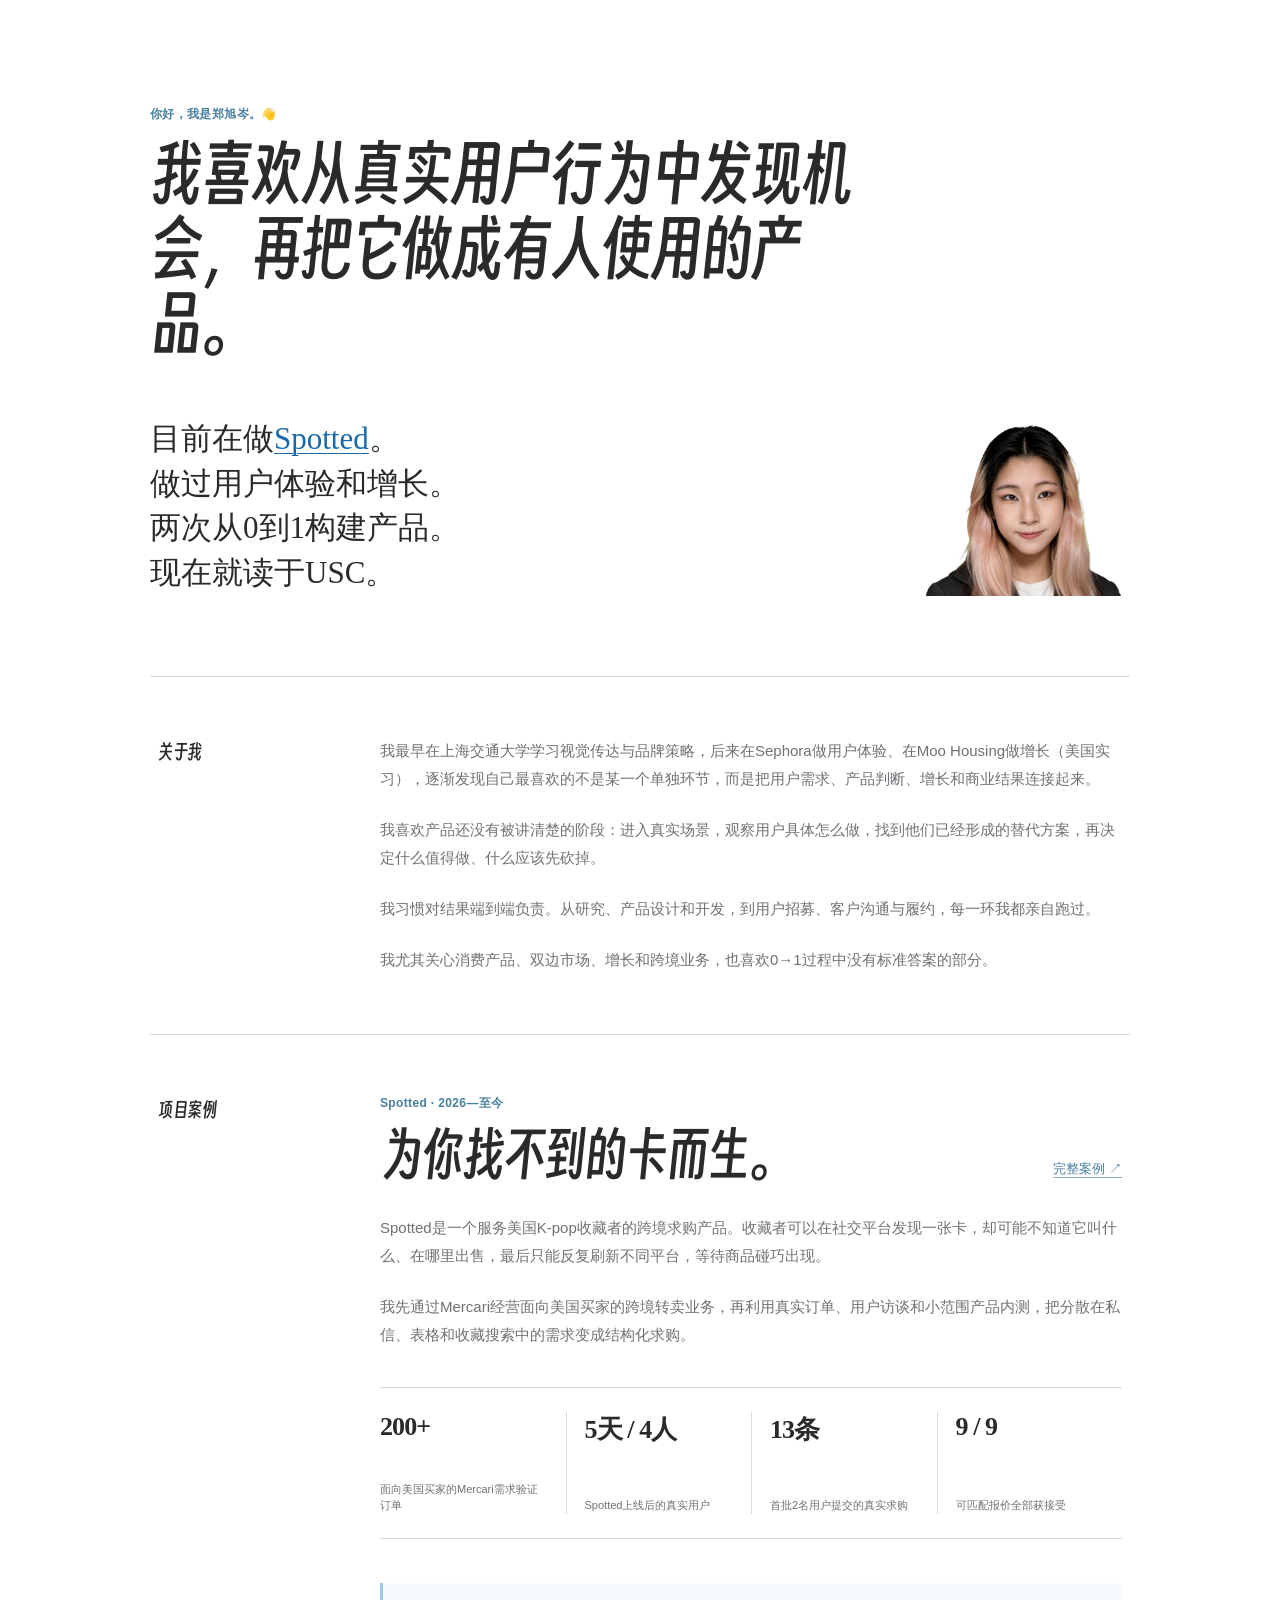
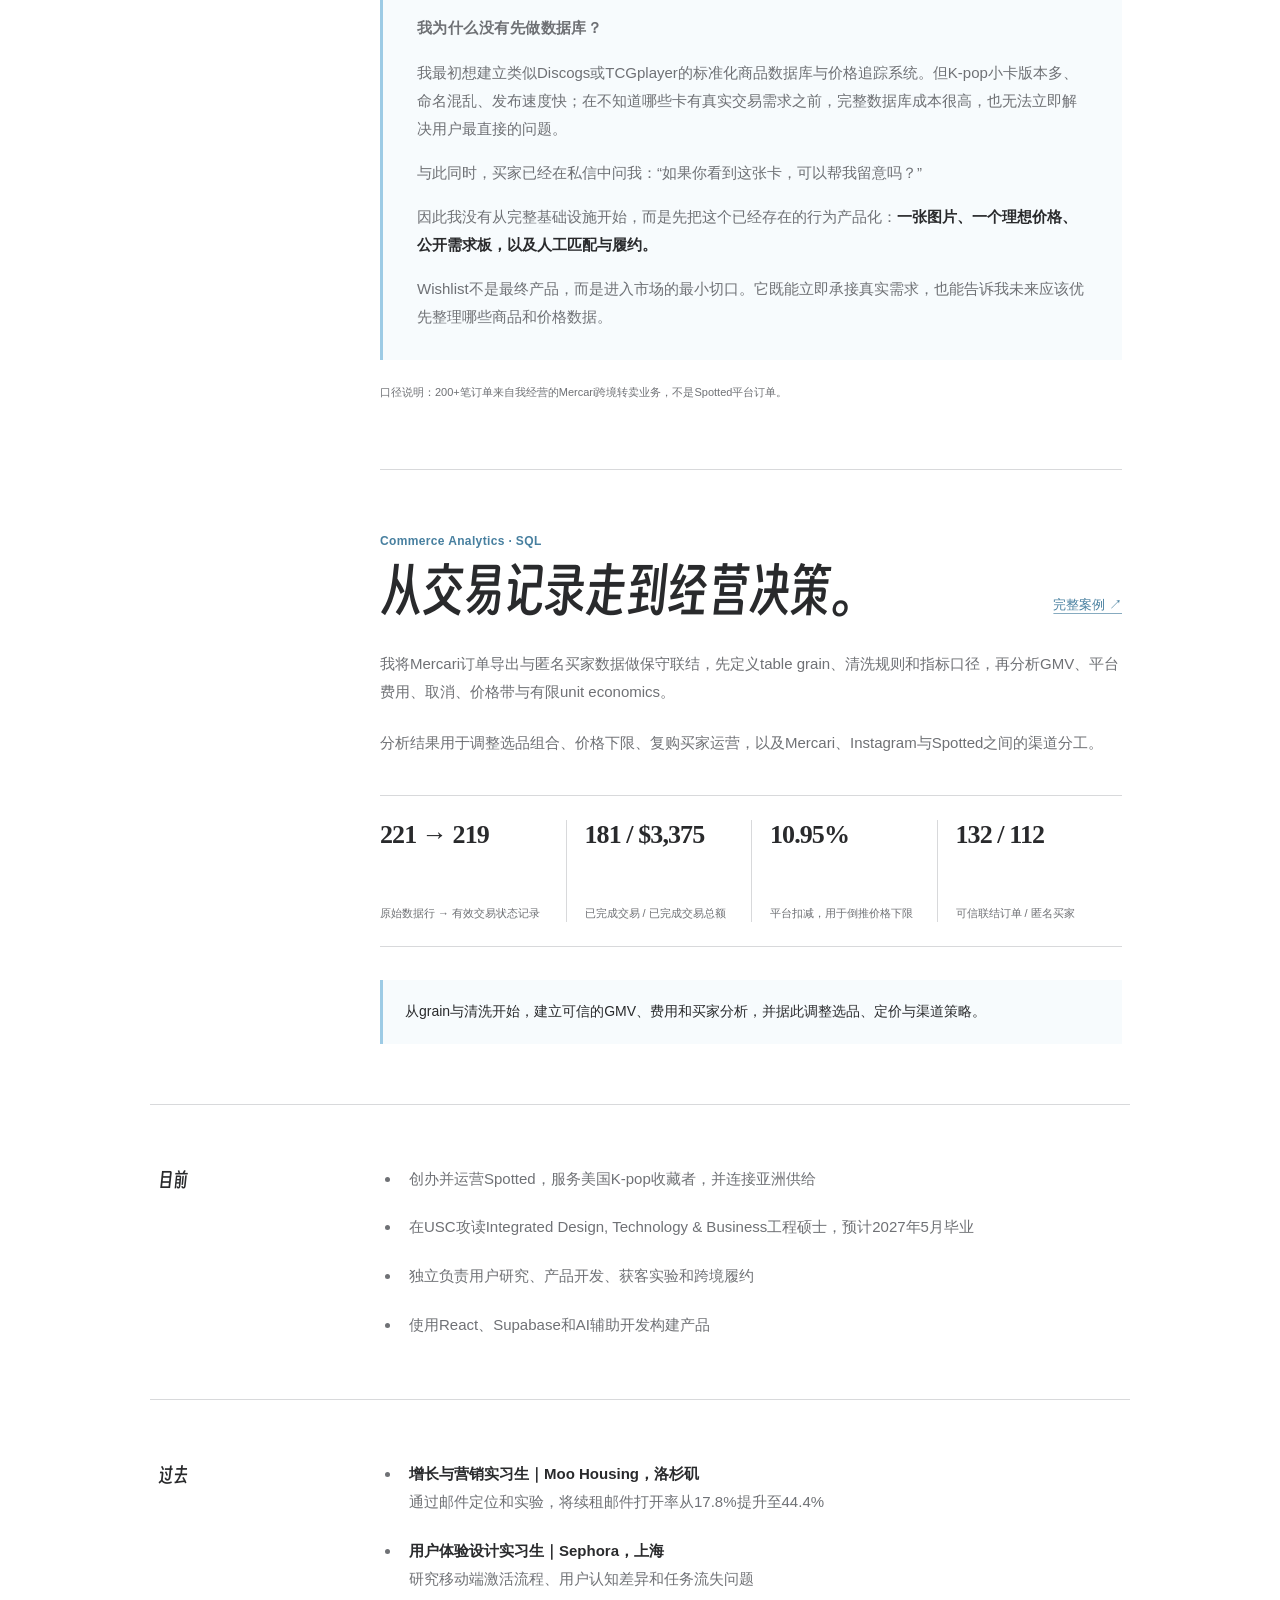
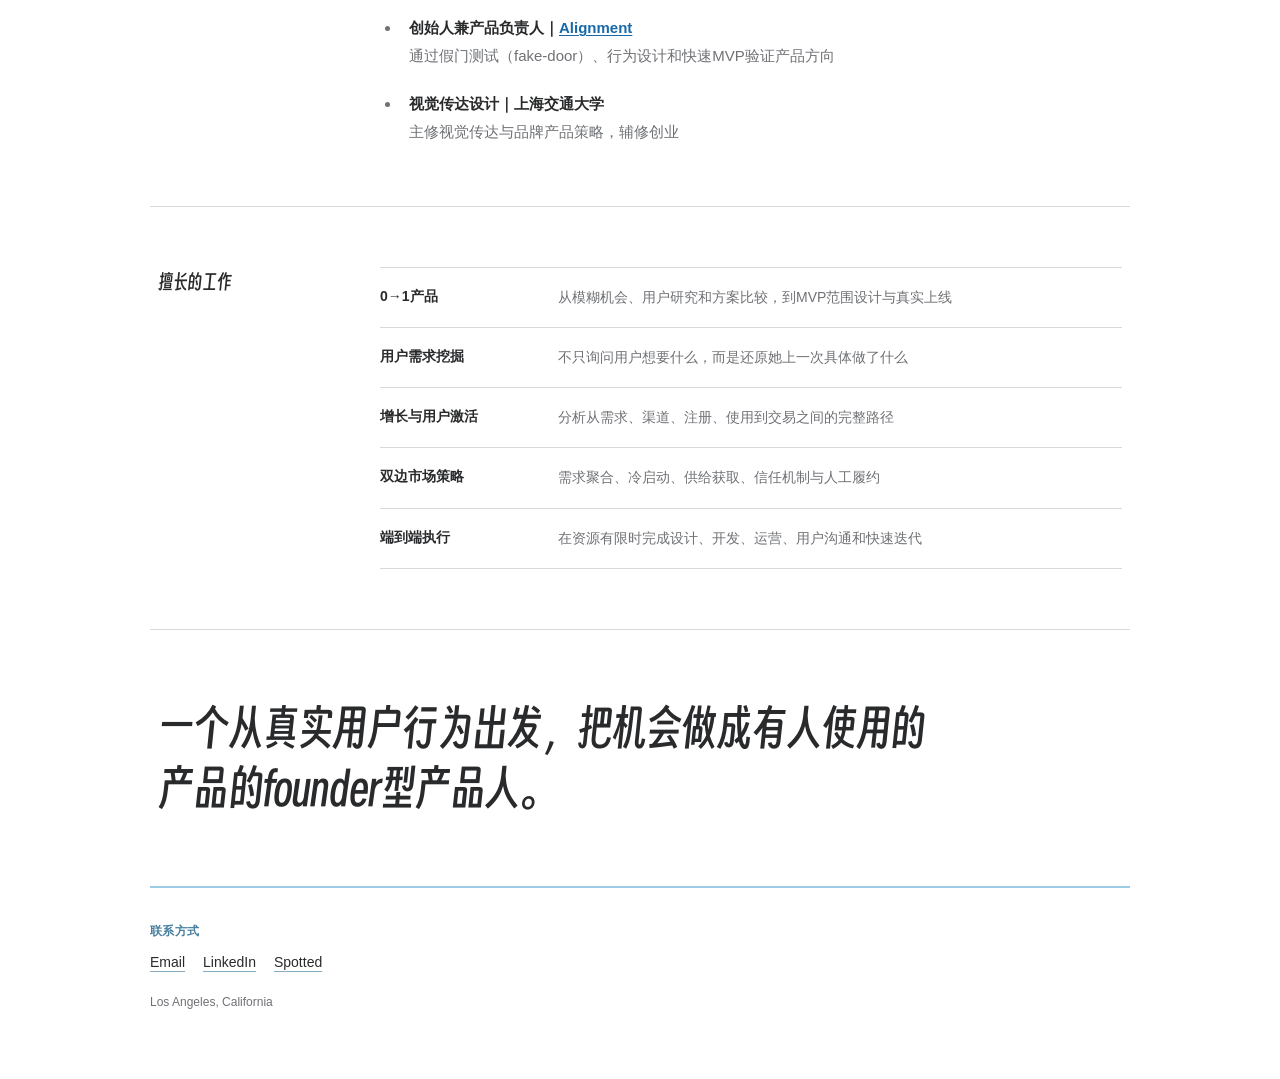
==== portfolio/index.html @ a6b3c2e5 "Add portfolio under subpath" ====
<!doctype html>
<html lang="zh-CN">
<head>
  <meta charset="utf-8">
  <meta name="viewport" content="width=device-width, initial-scale=1">
  <meta name="description" content="Dominique Zheng — 从真实用户行为出发，把机会做成有人使用的产品。">
  <title>Dominique Zheng — 产品、增长与0→1</title>
  <link rel="icon" href="./assets/favicon.svg" type="image/svg+xml">
  <link rel="stylesheet" href="./styles.css">
</head>
<body class="editorial-page">
  <a class="skip-link" href="#main">跳到正文</a>

  <main class="editorial-shell" id="main">
    <section class="editorial-hero">
      <div class="editorial-intro">
        <p class="editorial-hello">你好，我是郑旭岑。👋</p>
        <h1>我喜欢从真实用户行为中发现机会，再把它做成有人使用的产品。</h1>

        <div class="editorial-status">
          <p>目前在做<a href="https://spotted.blue/?src=resume" target="_blank" rel="noreferrer">Spotted</a>。</p>
          <p>做过用户体验和增长。</p>
          <p>两次从0到1构建产品。</p>
          <p>现在就读于USC。</p>
        </div>
      </div>

      <figure class="editorial-portrait">
        <img src="./assets/dominique-headshot-transparent.png" alt="Dominique Zheng头像">
      </figure>
    </section>

    <section class="editorial-section" id="about">
      <h2>关于我</h2>
      <div class="editorial-content prose">
        <p>我最早在上海交通大学学习视觉传达与品牌策略，后来在Sephora做用户体验、在Moo Housing做增长（美国实习），逐渐发现自己最喜欢的不是某一个单独环节，而是把用户需求、产品判断、增长和商业结果连接起来。</p>

        <p>我喜欢产品还没有被讲清楚的阶段：进入真实场景，观察用户具体怎么做，找到他们已经形成的替代方案，再决定什么值得做、什么应该先砍掉。</p>

        <p>我习惯对结果端到端负责。从研究、产品设计和开发，到用户招募、客户沟通与履约，每一环我都亲自跑过。</p>

        <p>我尤其关心消费产品、双边市场、增长和跨境业务，也喜欢0→1过程中没有标准答案的部分。</p>
      </div>
    </section>

    <section class="editorial-section" id="work">
      <h2>项目案例</h2>
      <div class="editorial-content">
        <div class="editorial-project-head">
          <div>
            <p class="editorial-overline">Spotted · 2026—至今</p>
            <h3>为你找不到的卡而生。</h3>
          </div>
          <a class="editorial-arrow-link" href="./spotted/">完整案例 ↗</a>
        </div>

        <div class="prose">
          <p>Spotted是一个服务美国K-pop收藏者的跨境求购产品。收藏者可以在社交平台发现一张卡，却可能不知道它叫什么、在哪里出售，最后只能反复刷新不同平台，等待商品碰巧出现。</p>

          <p>我先通过Mercari经营面向美国买家的跨境转卖业务，再利用真实订单、用户访谈和小范围产品内测，把分散在私信、表格和收藏搜索中的需求变成结构化求购。</p>
        </div>

        <div class="editorial-metrics" aria-label="Spotted阶段性结果">
          <div><strong>200+</strong><span>面向美国买家的Mercari需求验证订单</span></div>
          <div><strong>5天 / 4人</strong><span>Spotted上线后的真实用户</span></div>
          <div><strong>13条</strong><span>首批2名用户提交的真实求购</span></div>
          <div><strong>9 / 9</strong><span>可匹配报价全部获接受</span></div>
        </div>

        <div class="editorial-decision">
          <p class="editorial-overline">我为什么没有先做数据库？</p>
          <p>我最初想建立类似Discogs或TCGplayer的标准化商品数据库与价格追踪系统。但K-pop小卡版本多、命名混乱、发布速度快；在不知道哪些卡有真实交易需求之前，完整数据库成本很高，也无法立即解决用户最直接的问题。</p>
          <p>与此同时，买家已经在私信中问我：“如果你看到这张卡，可以帮我留意吗？”</p>
          <p>因此我没有从完整基础设施开始，而是先把这个已经存在的行为产品化：<strong>一张图片、一个理想价格、公开需求板，以及人工匹配与履约。</strong></p>
          <p>Wishlist不是最终产品，而是进入市场的最小切口。它既能立即承接真实需求，也能告诉我未来应该优先整理哪些商品和价格数据。</p>
        </div>

        <p class="editorial-footnote">口径说明：200+笔订单来自我经营的Mercari跨境转卖业务，不是Spotted平台订单。</p>

        <div class="editorial-secondary-project">
          <div class="editorial-project-head">
            <div>
              <p class="editorial-overline">Commerce Analytics · SQL</p>
              <h3>从交易记录走到经营决策。</h3>
            </div>
            <a class="editorial-arrow-link" href="./mercari-analytics/">完整案例 ↗</a>
          </div>

          <div class="prose">
            <p>我将Mercari订单导出与匿名买家数据做保守联结，先定义table grain、清洗规则和指标口径，再分析GMV、平台费用、取消、价格带与有限unit economics。</p>
            <p>分析结果用于调整选品组合、价格下限、复购买家运营，以及Mercari、Instagram与Spotted之间的渠道分工。</p>
          </div>

          <div class="editorial-metrics" aria-label="Mercari Commerce Analytics案例指标">
            <div><strong>221 → 219</strong><span>原始数据行 → 有效交易状态记录</span></div>
            <div><strong>181 / $3,375</strong><span>已完成交易 / 已完成交易总额</span></div>
            <div><strong>10.95%</strong><span>平台扣减，用于倒推价格下限</span></div>
            <div><strong>132 / 112</strong><span>可信联结订单 / 匿名买家</span></div>
          </div>

          <p class="editorial-analytics-takeaway">从grain与清洗开始，建立可信的GMV、费用和买家分析，并据此调整选品、定价与渠道策略。</p>
        </div>
      </div>
    </section>

    <section class="editorial-section">
      <h2>目前</h2>
      <div class="editorial-content editorial-list">
        <ul>
          <li>创办并运营Spotted，服务美国K-pop收藏者，并连接亚洲供给</li>
          <li>在USC攻读Integrated Design, Technology &amp; Business工程硕士，预计2027年5月毕业</li>
          <li>独立负责用户研究、产品开发、获客实验和跨境履约</li>
          <li>使用React、Supabase和AI辅助开发构建产品</li>
        </ul>
      </div>
    </section>

    <section class="editorial-section">
      <h2>过去</h2>
      <div class="editorial-content editorial-list">
        <ul>
          <li><strong>增长与营销实习生｜Moo Housing，洛杉矶</strong><br>通过邮件定位和实验，将续租邮件打开率从17.8%提升至44.4%</li>
          <li><strong>用户体验设计实习生｜Sephora，上海</strong><br>研究移动端激活流程、用户认知差异和任务流失问题</li>
          <li><strong>创始人兼产品负责人｜<a href="https://getalignment.co/" target="_blank" rel="noreferrer">Alignment</a></strong><br>通过假门测试（fake-door）、行为设计和快速MVP验证产品方向</li>
          <li><strong>视觉传达设计｜上海交通大学</strong><br>主修视觉传达与品牌产品策略，辅修创业</li>
        </ul>
      </div>
    </section>

    <section class="editorial-section">
      <h2>擅长的工作</h2>
      <div class="editorial-content editorial-skills">
        <div><strong>0→1产品</strong><span>从模糊机会、用户研究和方案比较，到MVP范围设计与真实上线</span></div>
        <div><strong>用户需求挖掘</strong><span>不只询问用户想要什么，而是还原她上一次具体做了什么</span></div>
        <div><strong>增长与用户激活</strong><span>分析从需求、渠道、注册、使用到交易之间的完整路径</span></div>
        <div><strong>双边市场策略</strong><span>需求聚合、冷启动、供给获取、信任机制与人工履约</span></div>
        <div><strong>端到端执行</strong><span>在资源有限时完成设计、开发、运营、用户沟通和快速迭代</span></div>
      </div>
    </section>

    <section class="editorial-positioning-only" aria-label="个人定位">
      <p>一个从真实用户行为出发，把机会做成有人使用的产品的founder型产品人。</p>
    </section>

    <section class="editorial-contact" id="contact">
      <p class="editorial-overline">联系方式</p>
      <div>
        <a href="mailto:xucenzhe@usc.edu">Email</a>
        <a href="https://www.linkedin.com/in/dominique-zheng-b50559381" target="_blank" rel="noreferrer">LinkedIn</a>
        <a href="https://spotted.blue" target="_blank" rel="noreferrer">Spotted</a>
      </div>
      <p>Los Angeles, California</p>
    </section>
  </main>

  <script src="./script.js"></script>
</body>
</html>
---- portfolio/styles.css ----
@font-face {
  font-family: "Smiley Sans";
  src: url("./assets/SmileySans-Oblique.otf") format("opentype");
  font-style: normal;
  font-weight: 100 900;
  font-display: swap;
}

:root {
  --ink: #111315;
  --muted: #666a70;
  --line: #dfe2e6;
  --soft: #f5f6f7;
  --blue: #dcefff;
  --blue-strong: #acd5f5;
  --blue-deep: #0e4b75;
  --paper: #ffffff;
  --max: 1240px;
  --radius: 28px;
  --shadow: 0 24px 70px rgba(19, 31, 43, 0.09);
}

* { box-sizing: border-box; }

html {
  scroll-behavior: auto;
  background: var(--paper);
}

body {
  margin: 0;
  color: var(--ink);
  background: var(--paper);
  font-family: Inter, "SF Pro Display", "PingFang SC", "Microsoft YaHei", Arial, sans-serif;
  -webkit-font-smoothing: antialiased;
  text-rendering: optimizeLegibility;
}

h1,
h2,
h3,
h4,
h5,
h6 {
  font-family: "Smiley Sans", "得意黑", "PingFang SC", sans-serif;
}

a { color: inherit; text-decoration: none; }
img { display: block; max-width: 100%; }
button { font: inherit; }

.skip-link {
  position: fixed;
  left: 16px;
  top: -80px;
  z-index: 999;
  padding: 12px 16px;
  color: #fff;
  background: var(--ink);
  border-radius: 10px;
}

.skip-link:focus { top: 16px; }

.site-header {
  position: sticky;
  top: 0;
  z-index: 90;
  border-bottom: 1px solid rgba(17, 19, 21, 0.08);
  background: rgba(255, 255, 255, 0.88);
  backdrop-filter: blur(18px);
}

.nav {
  width: min(calc(100% - 40px), var(--max));
  min-height: 72px;
  margin: 0 auto;
  display: flex;
  align-items: center;
  justify-content: space-between;
  gap: 24px;
}

.brand {
  display: inline-flex;
  align-items: center;
  gap: 11px;
  font-size: 14px;
  font-weight: 720;
  letter-spacing: -0.01em;
}

.brand-mark {
  width: 32px;
  height: 32px;
  border: 1px solid var(--ink);
  border-radius: 50%;
  display: grid;
  place-items: center;
  font-size: 11px;
  background: var(--blue);
}

.nav-links {
  display: flex;
  align-items: center;
  gap: 24px;
  font-size: 14px;
}

.nav-links a { color: #45484d; }
.nav-links a:hover { color: var(--ink); }

.nav-cta,
.button {
  display: inline-flex;
  align-items: center;
  justify-content: center;
  gap: 9px;
  min-height: 46px;
  padding: 0 18px;
  border: 1px solid var(--ink);
  border-radius: 999px;
  color: #fff !important;
  background: var(--ink);
  transition: transform .2s ease, box-shadow .2s ease, background .2s ease;
}

.nav-cta:hover,
.button:hover {
  transform: translateY(-2px);
  box-shadow: 0 12px 28px rgba(17, 19, 21, .14);
}

.button.secondary {
  color: var(--ink) !important;
  background: transparent;
}

.mobile-menu { display: none; }

.page-shell,
.section,
.case-hero,
.case-layout,
.footer-inner {
  width: min(calc(100% - 40px), var(--max));
  margin-left: auto;
  margin-right: auto;
}

.hero {
  min-height: 760px;
  padding: 100px 0 64px;
  display: grid;
  align-items: end;
}

.hero-grid {
  display: grid;
  grid-template-columns: minmax(0, 1.15fr) minmax(320px, .55fr);
  gap: 76px;
  align-items: end;
}

.eyebrow,
.section-kicker,
.mini-label {
  margin: 0 0 18px;
  color: var(--blue-deep);
  font-size: 12px;
  font-weight: 780;
  letter-spacing: .13em;
  text-transform: uppercase;
}

.hero h1 {
  max-width: 950px;
  margin: 0;
  font-size: clamp(58px, 7.6vw, 116px);
  line-height: .94;
  letter-spacing: -.068em;
  font-weight: 720;
}

.marker {
  position: relative;
  z-index: 0;
  white-space: nowrap;
}

.marker::after {
  content: "";
  position: absolute;
  z-index: -1;
  left: -.02em;
  right: -.02em;
  bottom: .06em;
  height: .28em;
  border-radius: 99px;
  background: var(--blue);
}

.hero-side {
  padding-bottom: 8px;
}

.hero-side p {
  margin: 0 0 28px;
  color: #41454a;
  font-size: clamp(19px, 2vw, 27px);
  line-height: 1.42;
  letter-spacing: -.025em;
}

.hero-actions { display: flex; flex-wrap: wrap; gap: 12px; }

.proof-rail {
  margin-top: 92px;
  border-top: 1px solid var(--line);
  border-bottom: 1px solid var(--line);
  display: grid;
  grid-template-columns: repeat(4, 1fr);
}

.proof-item {
  min-height: 116px;
  padding: 22px 28px 22px 0;
  display: flex;
  flex-direction: column;
  justify-content: space-between;
}

.proof-item + .proof-item {
  padding-left: 28px;
  border-left: 1px solid var(--line);
}

.proof-item strong {
  font-size: 19px;
  letter-spacing: -.025em;
}

.proof-item span {
  color: var(--muted);
  font-size: 13px;
  line-height: 1.45;
}

.section { padding: 130px 0; }
.section.compact { padding: 90px 0; }
.section.tint {
  width: 100%;
  max-width: none;
  padding-left: max(20px, calc((100% - var(--max))/2));
  padding-right: max(20px, calc((100% - var(--max))/2));
  background: var(--soft);
}

.section-head {
  max-width: 850px;
  margin-bottom: 58px;
}

.section-head h2,
.case-section h2 {
  margin: 0;
  font-size: clamp(42px, 5.2vw, 76px);
  line-height: 1.02;
  letter-spacing: -.052em;
  font-weight: 700;
}

.section-head p,
.case-lede {
  max-width: 760px;
  margin: 26px 0 0;
  color: var(--muted);
  font-size: 20px;
  line-height: 1.62;
  letter-spacing: -.018em;
}

.feature-card {
  position: relative;
  min-height: 630px;
  overflow: hidden;
  border-radius: 38px;
  color: #fff;
  background: #101820;
  box-shadow: var(--shadow);
  display: grid;
  grid-template-columns: .86fr 1.14fr;
}

.feature-copy {
  padding: clamp(38px, 5vw, 76px);
  display: flex;
  flex-direction: column;
  justify-content: space-between;
  position: relative;
  z-index: 2;
}

.feature-copy .section-kicker { color: #9dccf0; }
.feature-copy h3 {
  max-width: 520px;
  margin: 0;
  font-size: clamp(48px, 6vw, 86px);
  line-height: .96;
  letter-spacing: -.06em;
}

.feature-copy > div > p {
  max-width: 510px;
  margin: 24px 0 0;
  color: #bbc5ce;
  font-size: 18px;
  line-height: 1.55;
}

.feature-stats {
  margin-top: 54px;
  display: grid;
  grid-template-columns: repeat(3, 1fr);
  border-top: 1px solid rgba(255,255,255,.18);
}

.feature-stat { padding-top: 18px; }
.feature-stat strong { display: block; font-size: 27px; }
.feature-stat span { display: block; margin-top: 6px; color: #8f9ba5; font-size: 12px; line-height: 1.35; }

.feature-link {
  display: inline-flex;
  align-items: center;
  gap: 9px;
  margin-top: 38px;
  font-size: 14px;
  font-weight: 700;
}

.feature-visual {
  position: relative;
  min-height: 630px;
  overflow: hidden;
  background:
    radial-gradient(circle at 22% 18%, rgba(220,239,255,.33), transparent 32%),
    linear-gradient(135deg, #bbddf5 0%, #e8f5ff 50%, #afcde5 100%);
}

.board-mock {
  position: absolute;
  left: 8%;
  top: 10%;
  width: 84%;
  min-height: 560px;
  padding: 22px;
  border: 1px solid rgba(17,19,21,.2);
  border-radius: 24px 24px 0 0;
  color: var(--ink);
  background: rgba(255,255,255,.91);
  box-shadow: 0 34px 70px rgba(40, 69, 90, .22);
  transform: rotate(-2deg) translateY(22px);
}

.mock-top { display: flex; align-items: center; justify-content: space-between; border-bottom: 1px solid var(--line); padding-bottom: 17px; }
.mock-logo { font-weight: 800; font-size: 18px; letter-spacing: -.04em; }
.mock-pill { padding: 8px 12px; border-radius: 99px; font-size: 11px; background: var(--blue); }
.mock-title { margin: 28px 0 22px; font-size: 34px; line-height: 1; letter-spacing: -.05em; }
.mock-grid { display: grid; grid-template-columns: repeat(2,1fr); gap: 12px; }
.mock-card { padding: 12px; border: 1px solid var(--line); border-radius: 17px; background: #fff; }
.mock-image { aspect-ratio: 1 / .78; border-radius: 11px; background: linear-gradient(145deg, #d9e9f5, #f7e6d4 50%, #b9d7ef); position: relative; overflow: hidden; }
.mock-image::before { content: ""; position: absolute; width: 60%; height: 115%; left: 20%; top: 12%; border-radius: 50% 50% 22% 22%; background: rgba(255,255,255,.58); transform: rotate(8deg); }
.mock-meta { display: flex; align-items: end; justify-content: space-between; margin-top: 12px; gap: 8px; }
.mock-meta b { font-size: 13px; }
.mock-meta small { color: var(--muted); font-size: 10px; }

.about-grid { display: grid; grid-template-columns: .75fr 1.25fr; gap: 110px; align-items: start; }
.about-aside { position: sticky; top: 116px; }
.about-aside .portrait-placeholder {
  aspect-ratio: 4 / 5;
  border-radius: var(--radius);
  background:
    linear-gradient(155deg, transparent 48%, rgba(255,255,255,.6) 48% 52%, transparent 52%),
    var(--blue);
  padding: 28px;
  display: flex;
  flex-direction: column;
  align-items: flex-start;
  justify-content: space-between;
  color: var(--blue-deep);
}

.portrait-placeholder span {
  font-size: clamp(76px, 10vw, 132px);
  line-height: .85;
  letter-spacing: -.09em;
  font-weight: 760;
}

.portrait-placeholder small {
  font-size: 11px;
  letter-spacing: .1em;
  text-transform: uppercase;
}

.about-copy h2 { margin: 0 0 38px; font-size: clamp(42px, 5vw, 74px); line-height: 1.02; letter-spacing: -.055em; }
.about-copy > p { margin: 0 0 26px; color: #3f4348; font-size: 24px; line-height: 1.52; letter-spacing: -.025em; }
.about-list { margin-top: 54px; border-top: 1px solid var(--line); }
.about-row { display: grid; grid-template-columns: 150px 1fr; gap: 30px; padding: 22px 0; border-bottom: 1px solid var(--line); }
.about-row span { color: var(--muted); font-size: 13px; }
.about-row strong { font-size: 16px; line-height: 1.45; }

.contact-band {
  padding: 90px 0;
  border-top: 1px solid var(--line);
}

.contact-band h2 { max-width: 950px; margin: 0; font-size: clamp(46px, 6vw, 88px); line-height: .98; letter-spacing: -.06em; }
.contact-links { margin-top: 44px; display: flex; gap: 12px; flex-wrap: wrap; }

.site-footer { border-top: 1px solid var(--line); }
.footer-inner { min-height: 100px; display: flex; align-items: center; justify-content: space-between; gap: 30px; color: var(--muted); font-size: 12px; }

/* Case study */
.case-progress {
  position: fixed;
  left: 0;
  top: 0;
  z-index: 110;
  width: 0;
  height: 3px;
  background: var(--blue-deep);
}

.case-hero { padding: 104px 0 92px; }
.case-back { display: inline-flex; align-items: center; gap: 8px; margin-bottom: 70px; color: var(--muted); font-size: 14px; }
.case-back:hover { color: var(--ink); }

.case-hero-grid { display: grid; grid-template-columns: minmax(0, 1.2fr) minmax(300px, .55fr); gap: 80px; align-items: end; }
.case-hero-grid.case-title-only { grid-template-columns: 1fr; }
.case-hero h1 { max-width: 880px; margin: 0; font-size: clamp(66px, 8.4vw, 124px); line-height: .88; letter-spacing: -.075em; }
.case-hero h1 span { display: block; color: var(--blue-deep); }
.case-summary { min-width: 0; padding-bottom: 4px; overflow-wrap: anywhere; }
.case-summary > p { margin: 0 0 30px; color: #464b50; font-size: 21px; line-height: 1.55; letter-spacing: -.02em; }
.case-meta { display: grid; grid-template-columns: 1fr 1fr; gap: 20px 26px; padding-top: 24px; border-top: 1px solid var(--line); }
.case-meta div { min-width: 0; }
.case-meta span { display: block; color: var(--muted); font-size: 11px; text-transform: uppercase; letter-spacing: .1em; }
.case-meta strong { display: block; margin-top: 7px; font-size: 14px; line-height: 1.4; }

.case-cover {
  min-height: 620px;
  position: relative;
  overflow: hidden;
  background: #0f171e;
  display: grid;
  place-items: center;
}

.orbit {
  position: absolute;
  width: 780px;
  height: 780px;
  border: 1px solid rgba(220,239,255,.28);
  border-radius: 50%;
}
.orbit.two { width: 480px; height: 480px; }
.orbit.three { width: 220px; height: 220px; background: var(--blue); box-shadow: 0 0 100px rgba(172,213,245,.28); }
.case-cover-copy { position: relative; z-index: 2; max-width: 820px; padding: 40px; text-align: center; color: #fff; }
.case-cover-copy .eyebrow { color: #9dccf0; }
.case-cover-copy h2 { margin: 0; font-size: clamp(48px, 6.8vw, 94px); line-height: .96; letter-spacing: -.06em; }
.case-cover-copy p { max-width: 600px; margin: 26px auto 0; color: #aebac4; font-size: 18px; line-height: 1.55; }
.case-cover-copy .case-cover-translation { margin-top: 24px; color: #fff; font-size: 20px; font-weight: 650; }
.case-cover-copy .case-cover-description { margin-top: 12px; }

.spotted-zh-cover { min-height: 700px; }
.spotted-zh-cover .case-cover-copy { max-width: 940px; text-align: center; }
.spotted-zh-cover .eyebrow { margin-bottom: 30px; }
.spotted-zh-cover .spotted-zh-cover-title {
  max-width: 900px;
  margin: 0 auto;
  text-align: center;
  line-height: 1.1;
  letter-spacing: -.045em;
}
.spotted-zh-cover .case-cover-description {
  max-width: 660px;
  margin-top: 42px;
  line-height: 1.75;
  text-align: center;
}

.metric-wrap { padding: 68px 0; background: var(--blue); }
.metrics { width: min(calc(100% - 40px), var(--max)); margin: 0 auto; display: grid; grid-template-columns: repeat(4, 1fr); }
.metric { padding: 10px 34px; min-height: 130px; display: flex; flex-direction: column; justify-content: space-between; }
.metric + .metric { border-left: 1px solid rgba(14,75,117,.25); }
.metric strong { font-size: clamp(38px, 4vw, 64px); line-height: 1; letter-spacing: -.055em; }
.metric span { max-width: 190px; color: #29536f; font-size: 12px; line-height: 1.45; }
.metric-note { width: min(calc(100% - 40px), var(--max)); margin: 28px auto 0; padding-top: 22px; border-top: 1px solid rgba(14,75,117,.2); color: #315b75; font-size: 12px; line-height: 1.55; }

.case-layout { display: grid; grid-template-columns: 210px minmax(0, 850px); gap: 100px; justify-content: start; padding-top: 110px; }
.case-toc { position: sticky; top: 110px; align-self: start; padding-bottom: 40px; }
.case-toc p { margin: 0 0 18px; color: var(--muted); font-size: 11px; text-transform: uppercase; letter-spacing: .12em; }
.case-toc a { display: block; padding: 7px 0; color: #85898e; font-size: 12px; line-height: 1.35; transition: color .2s; }
.case-toc a:hover, .case-toc a.active { color: var(--ink); font-weight: 650; }
.case-main { min-width: 0; }
.case-section { padding: 0 0 128px; scroll-margin-top: 108px; }
.case-section h2 { font-size: clamp(40px, 4.7vw, 66px); }
.case-section h3 { margin: 54px 0 18px; font-size: 27px; line-height: 1.18; letter-spacing: -.035em; }
.case-section p { margin: 20px 0 0; color: #3e4348; font-size: 18px; line-height: 1.72; letter-spacing: -.012em; }
.case-section strong { color: var(--ink); }
.case-section .inline-source { color: var(--blue-deep); text-decoration: underline; text-underline-offset: 3px; }
.case-section .inline-source:hover { color: #1769aa; }
.case-section .lead { color: var(--ink); font-size: 25px; line-height: 1.5; letter-spacing: -.028em; }

.pull-quote {
  margin: 58px 0;
  padding: 4px 0 4px 32px;
  border-left: 5px solid var(--blue-strong);
  font-size: clamp(27px, 3.4vw, 43px);
  line-height: 1.2;
  letter-spacing: -.04em;
}

.annotation { margin-top: 34px; padding: 18px 20px; border-radius: 14px; color: #33566c; background: #edf7ff; font-size: 13px; line-height: 1.55; }

.model-grid,
.insight-grid,
.archetype-grid,
.evidence-grid { display: grid; grid-template-columns: repeat(2, 1fr); gap: 16px; margin-top: 42px; }

.model-card,
.insight-card,
.archetype-card,
.evidence-card {
  min-height: 210px;
  padding: 28px;
  border: 1px solid var(--line);
  border-radius: 22px;
  background: #fff;
}

.model-card span,
.insight-card span,
.archetype-card span,
.evidence-card span { display: block; margin-bottom: 34px; color: var(--blue-deep); font-size: 11px; font-weight: 750; letter-spacing: .1em; text-transform: uppercase; }
.model-card h4,
.insight-card h4,
.archetype-card h4,
.evidence-card h4 { margin: 0; font-size: 21px; line-height: 1.25; letter-spacing: -.03em; }
.model-card p,
.insight-card p,
.archetype-card p,
.evidence-card p { margin-top: 12px; color: var(--muted); font-size: 14px; line-height: 1.55; }

.research-strip { margin-top: 42px; display: grid; grid-template-columns: 1fr 1fr 1fr; border-top: 1px solid var(--line); border-bottom: 1px solid var(--line); }
.research-cell { padding: 24px 24px 24px 0; }
.research-cell + .research-cell { padding-left: 24px; border-left: 1px solid var(--line); }
.research-cell strong { display: block; font-size: 28px; }
.research-cell span { display: block; margin-top: 8px; color: var(--muted); font-size: 12px; line-height: 1.45; }

.journey { margin-top: 48px; padding: 34px; border-radius: 24px; background: var(--soft); }
.journey-row { display: grid; grid-template-columns: repeat(6, 1fr); align-items: start; }
.journey-step { position: relative; padding: 0 14px 0 0; }
.journey-step:not(:last-child)::after { content: "→"; position: absolute; right: 4px; top: 4px; color: #9aa0a6; }
.journey-step b { display: block; font-size: 13px; line-height: 1.3; }
.journey-step small { display: block; margin-top: 9px; color: var(--muted); font-size: 11px; line-height: 1.4; }

.landscape { margin-top: 46px; overflow-x: auto; border: 1px solid var(--line); border-radius: 20px; }
.landscape table { width: 100%; min-width: 760px; border-collapse: collapse; font-size: 12px; }
.landscape th, .landscape td { padding: 17px 15px; text-align: left; border-bottom: 1px solid var(--line); border-right: 1px solid var(--line); vertical-align: top; }
.landscape th:last-child, .landscape td:last-child { border-right: 0; }
.landscape tr:last-child td { border-bottom: 0; }
.landscape th { color: var(--muted); font-weight: 600; background: var(--soft); }
.landscape td:first-child { font-weight: 700; }
.landscape .spotted-row td { background: #edf7ff; }
.signal { display: inline-flex; min-width: 48px; padding: 4px 7px; justify-content: center; border-radius: 99px; font-size: 10px; background: #eef0f2; }
.signal.good { color: #184b2e; background: #dff4e5; }
.signal.partial { color: #715816; background: #fbf0c8; }

.decision-table { margin-top: 44px; }
.decision-row { display: grid; grid-template-columns: 1.4fr repeat(4, .75fr); border-top: 1px solid var(--line); }
.decision-row:last-child { border-bottom: 1px solid var(--line); }
.decision-row > div { padding: 17px 12px 17px 0; font-size: 12px; line-height: 1.45; }
.decision-row > div:first-child { font-weight: 700; }
.decision-row.header > div { color: var(--muted); font-size: 10px; font-weight: 600; text-transform: uppercase; letter-spacing: .08em; }
.decision-row.selected { margin: 0 -16px; padding: 0 16px; border-radius: 12px; background: var(--blue); border-top-color: transparent; }
.decision-row.selected + .decision-row { border-top-color: transparent; }

.logic-chain { margin-top: 46px; display: grid; grid-template-columns: repeat(5, 1fr); gap: 9px; }
.logic-node { min-height: 130px; padding: 18px; border-radius: 17px; background: var(--soft); display: flex; flex-direction: column; justify-content: space-between; }
.logic-node:not(:last-child)::after { content: "→"; align-self: end; color: var(--blue-deep); }
.logic-node b { font-size: 13px; line-height: 1.35; }

.form-compare { margin-top: 46px; display: grid; grid-template-columns: 1fr 70px 1fr; gap: 20px; align-items: center; }
.form-card { padding: 28px; border: 1px solid var(--line); border-radius: 24px; box-shadow: 0 18px 50px rgba(25,35,44,.07); }
.form-card.after { border-color: var(--blue-strong); background: #fbfdff; }
.form-card h4 { margin: 0 0 22px; font-size: 21px; }
.fake-field { height: 48px; margin-top: 11px; padding: 0 14px; display: flex; align-items: center; justify-content: space-between; border: 1px solid var(--line); border-radius: 10px; color: var(--muted); font-size: 12px; background: #fff; }
.fake-field.removed { opacity: .4; text-decoration: line-through; }
.compare-arrow { text-align: center; font-size: 28px; color: var(--blue-deep); }
.reduction { margin-top: 19px; font-size: 13px; color: var(--blue-deep); font-weight: 700; }

.funnel { margin-top: 44px; display: flex; align-items: stretch; gap: 10px; }
.funnel-step { flex: 1; min-height: 145px; padding: 22px; border-radius: 18px; background: var(--soft); display: flex; flex-direction: column; justify-content: space-between; }
.funnel-step.blue { background: var(--blue); }
.funnel-step strong { font-size: 34px; letter-spacing: -.04em; }
.funnel-step span { color: var(--muted); font-size: 12px; line-height: 1.4; }
.funnel-arrow { align-self: center; color: #92979d; }

.mental-model { margin-top: 48px; display: grid; grid-template-columns: 1fr 1fr; gap: 16px; }
.mental-card { padding: 28px; border-radius: 22px; background: #f6e7e5; }
.mental-card.correct { background: var(--blue); }
.mental-card span { color: var(--muted); font-size: 11px; text-transform: uppercase; letter-spacing: .1em; }
.mental-flow { margin-top: 32px; display: flex; align-items: center; gap: 8px; flex-wrap: wrap; }
.mental-flow b { padding: 10px 12px; border-radius: 10px; background: rgba(255,255,255,.72); font-size: 12px; }

.taxonomy { margin-top: 46px; overflow: hidden; border-radius: 24px; color: #d9e2e8; background: #111a21; }
.taxonomy-head { padding: 20px 24px; display: flex; justify-content: space-between; border-bottom: 1px solid rgba(255,255,255,.12); color: #95a4af; font: 12px ui-monospace, SFMono-Regular, Menlo, monospace; }
.event-row { display: grid; grid-template-columns: 1.3fr 1fr 1fr; gap: 20px; padding: 15px 24px; border-bottom: 1px solid rgba(255,255,255,.08); font: 12px/1.4 ui-monospace, SFMono-Regular, Menlo, monospace; }
.event-row:last-child { border-bottom: 0; }
.event-row code { color: #a9d7f6; }
.event-row span { color: #8d9ba5; }

.north-star { margin-top: 38px; display: flex; gap: 8px; align-items: center; flex-wrap: wrap; }
.north-star b { padding: 13px 15px; border: 1px solid var(--line); border-radius: 12px; font-size: 12px; }
.north-star b:last-child { color: #fff; border-color: var(--ink); background: var(--ink); }
.north-star i { color: #9a9fa4; font-style: normal; }

.next-grid { margin-top: 44px; display: grid; grid-template-columns: repeat(3,1fr); gap: 14px; }
.next-card { padding: 25px; border-top: 3px solid var(--blue-strong); background: var(--soft); }
.next-card span { display: block; color: var(--blue-deep); font-size: 11px; text-transform: uppercase; letter-spacing: .1em; }
.next-card h4 { margin: 30px 0 0; font-size: 19px; letter-spacing: -.025em; }
.next-card p { margin-top: 10px; color: var(--muted); font-size: 13px; line-height: 1.5; }

.case-end { margin-top: 30px; padding: 64px; border-radius: 28px; background: var(--blue); }
.case-end p { margin: 0; color: var(--ink); font-size: clamp(30px,4vw,50px); line-height: 1.18; letter-spacing: -.045em; }

.case-project-details {
  margin-top: 72px;
  padding-top: 36px;
  border-top: 1px solid var(--line);
}

.case-project-details > p {
  max-width: 720px;
  margin: 0 0 32px;
  color: var(--muted);
  font-size: 15px;
  line-height: 1.7;
}

.case-project-details .case-meta { max-width: 680px; }

/* Mercari commerce analytics case */
.analytics-cover {
  min-height: 580px;
  color: #fff;
  background:
    linear-gradient(rgba(255,255,255,.045) 1px, transparent 1px),
    linear-gradient(90deg, rgba(255,255,255,.045) 1px, transparent 1px),
    #101820;
  background-size: 44px 44px;
}

.analytics-cover-inner {
  width: min(calc(100% - 48px), 1060px);
  position: relative;
  z-index: 2;
}

.analytics-cover h2 {
  max-width: 880px;
  margin: 0;
  font-size: clamp(54px, 7.4vw, 100px);
  line-height: .98;
  letter-spacing: -.055em;
}

.analytics-pipeline {
  margin-top: 72px;
  display: flex;
  align-items: center;
  gap: 12px;
  flex-wrap: wrap;
}

.analytics-pipeline span,
.analytics-pipeline strong {
  padding: 12px 15px;
  border: 1px solid rgba(255,255,255,.2);
  border-radius: 10px;
  color: #c5d0d8;
  background: rgba(255,255,255,.055);
  font-size: 12px;
}

.analytics-pipeline strong { color: #10202c; border-color: var(--blue); background: var(--blue); }
.analytics-pipeline i { color: #6f818e; font-style: normal; }

.analytics-grain {
  margin-top: 44px;
  border-top: 1px solid var(--line);
}

.analytics-grain > div {
  padding: 25px 0;
  border-bottom: 1px solid var(--line);
  display: grid;
  grid-template-columns: 150px 1.05fr 1.25fr;
  gap: 24px;
  align-items: start;
}

.analytics-grain span { color: var(--blue-deep); font: 11px/1.5 ui-monospace, SFMono-Regular, Menlo, monospace; }
.analytics-grain strong { font-size: 16px; line-height: 1.4; }
.analytics-grain p { margin: 0; color: var(--muted); font-size: 13px; line-height: 1.55; }

.metric-definitions {
  margin-top: 44px;
  display: grid;
  grid-template-columns: 1fr 1fr;
  border-top: 1px solid var(--line);
  border-left: 1px solid var(--line);
}

.metric-definitions > div { min-height: 175px; padding: 25px; border-right: 1px solid var(--line); border-bottom: 1px solid var(--line); }
.metric-definitions code { color: var(--blue-deep); font-size: 13px; font-weight: 700; }
.metric-definitions p { margin-top: 20px; color: var(--muted); font-size: 14px; line-height: 1.6; }

.analytics-chart { margin-top: 46px; padding: 28px; border: 1px solid var(--line); border-radius: 22px; }
.analytics-chart-head { margin-bottom: 26px; display: flex; justify-content: space-between; gap: 20px; color: var(--muted); font-size: 11px; text-transform: uppercase; letter-spacing: .08em; }
.analytics-chart-head strong { color: var(--ink); }

.analytics-bar-row {
  min-height: 66px;
  display: grid;
  grid-template-columns: 105px 1fr 112px;
  gap: 18px;
  align-items: center;
  border-top: 1px solid #eef0f2;
}

.analytics-bar-row b { font-size: 12px; }
.analytics-bar-row > div { position: relative; height: 25px; }
.analytics-bar-row i,
.analytics-bar-row em { position: absolute; left: 0; height: 9px; border-radius: 0 99px 99px 0; }
.analytics-bar-row i { top: 1px; background: #b9c1c7; }
.analytics-bar-row em { bottom: 1px; background: #82bce1; }
.analytics-bar-row > span { color: var(--muted); font: 11px/1.4 ui-monospace, SFMono-Regular, Menlo, monospace; text-align: right; }

.analytics-legend { margin: 18px 0 0 !important; display: flex; justify-content: flex-end; gap: 8px; align-items: center; color: var(--muted) !important; font-size: 11px !important; }
.analytics-legend span { width: 12px; height: 7px; display: inline-block; background: #b9c1c7; }
.analytics-legend span:nth-child(2) { margin-left: 10px; background: #82bce1; }

.logic-node small { color: var(--muted); font-size: 11px; line-height: 1.4; }
.analytics-join-chain .logic-node { background: #f3f6f8; }
.analytics-join-chain .logic-node:nth-child(4),
.analytics-join-chain .logic-node:nth-child(5) { background: var(--blue); }

.impact-grid { margin-top: 48px; border-top: 1px solid var(--line); }
.impact-grid article { padding: 35px 0; border-bottom: 1px solid var(--line); display: grid; grid-template-columns: 125px 1fr 1.35fr; gap: 30px; align-items: start; }
.impact-grid article > span { color: var(--blue-deep); font-size: 11px; font-weight: 700; letter-spacing: .08em; text-transform: uppercase; }
.impact-grid h3 { margin: 0; font-size: 24px; }
.impact-grid p { margin: 0; color: var(--muted); font-size: 14px; line-height: 1.65; }

.fade-up { opacity: 1; transform: none; }
.fade-up.visible { opacity: 1; transform: none; }

@media (prefers-reduced-motion: reduce) {
  html { scroll-behavior: auto; }
  .fade-up { opacity: 1; transform: none; transition: none; }
  .nav-cta, .button { transition: none; }
}

@media (max-width: 980px) {
  .hero-grid, .case-hero-grid, .about-grid { grid-template-columns: 1fr; gap: 48px; }
  .hero { min-height: auto; padding-top: 86px; }
  .hero-side { max-width: 640px; }
  .feature-card { grid-template-columns: 1fr; }
  .feature-visual { min-height: 560px; }
  .about-aside { position: static; max-width: 380px; }
  .case-layout { grid-template-columns: 1fr; }
  .case-toc { display: none; }
  .case-main { max-width: 850px; }
  .metrics { grid-template-columns: 1fr 1fr; }
  .metric:nth-child(3) { border-left: 0; border-top: 1px solid rgba(14,75,117,.25); padding-top: 28px; }
  .metric:nth-child(4) { border-top: 1px solid rgba(14,75,117,.25); padding-top: 28px; }
  .journey-row { grid-template-columns: repeat(3,1fr); gap: 24px 0; }
  .logic-chain { grid-template-columns: 1fr 1fr; }
  .next-grid { grid-template-columns: 1fr; }
}

@media (max-width: 720px) {
  .nav { width: min(calc(100% - 28px), var(--max)); min-height: 64px; }
  .nav-links { display: none; position: absolute; left: 14px; right: 14px; top: 70px; padding: 18px; border: 1px solid var(--line); border-radius: 18px; flex-direction: column; align-items: stretch; background: #fff; box-shadow: var(--shadow); }
  .nav-links.open { display: flex; }
  .mobile-menu { display: grid; place-items: center; width: 40px; height: 40px; border: 1px solid var(--line); border-radius: 50%; background: #fff; }
  .page-shell, .section, .case-hero, .case-layout, .footer-inner { width: min(calc(100% - 28px), var(--max)); }
  .hero { padding: 76px 0 40px; }
  .hero h1 { font-size: clamp(54px, 16vw, 78px); }
  .proof-rail { grid-template-columns: 1fr 1fr; }
  .proof-item:nth-child(3) { border-left: 0; border-top: 1px solid var(--line); padding-left: 0; }
  .proof-item:nth-child(4) { border-top: 1px solid var(--line); }
  .section { padding: 88px 0; }
  .section.tint { padding-left: 14px; padding-right: 14px; }
  .section-head p, .case-lede { font-size: 17px; }
  .feature-card { min-height: auto; border-radius: 25px; }
  .feature-copy { padding: 34px 26px; }
  .feature-stats { grid-template-columns: 1fr; }
  .feature-stat { padding: 14px 0; border-bottom: 1px solid rgba(255,255,255,.12); }
  .feature-visual { min-height: 460px; }
  .board-mock { width: 92%; left: 4%; }
  .about-copy > p { font-size: 20px; }
  .about-row { grid-template-columns: 1fr; gap: 8px; }
  .footer-inner { min-height: 120px; align-items: flex-start; justify-content: center; flex-direction: column; }
  .case-hero { padding-top: 74px; }
  .case-back { margin-bottom: 44px; }
  .case-hero h1 { font-size: clamp(62px, 19vw, 92px); }
  .case-hero .spotted-en-title { font-size: clamp(50px, 14vw, 58px); }
  .case-cover-copy .spotted-en-cover-title { font-size: clamp(39px, 11vw, 46px); }
  .case-cover { min-height: 520px; }
  .spotted-zh-cover { min-height: 600px; }
  .spotted-zh-cover .spotted-zh-cover-title { font-size: clamp(40px, 11.5vw, 50px); line-height: 1.14; }
  .spotted-zh-cover .case-cover-description { margin-top: 32px; }
  .metrics, .model-grid, .insight-grid, .archetype-grid, .evidence-grid, .mental-model { grid-template-columns: 1fr; }
  .metric + .metric, .metric:nth-child(3), .metric:nth-child(4) { border-left: 0; border-top: 1px solid rgba(14,75,117,.25); padding: 26px 12px; }
  .metric:first-child { padding: 10px 12px 26px; }
  .case-layout { padding-top: 80px; }
  .case-section { padding-bottom: 92px; }
  .research-strip { grid-template-columns: 1fr; }
  .research-cell + .research-cell { padding-left: 0; border-left: 0; border-top: 1px solid var(--line); }
  .journey-row { grid-template-columns: 1fr 1fr; }
  .decision-row { grid-template-columns: 1.3fr repeat(4,.8fr); min-width: 650px; }
  .decision-table { overflow-x: auto; }
  .logic-chain { grid-template-columns: 1fr; }
  .form-compare { grid-template-columns: 1fr; }
  .compare-arrow { transform: rotate(90deg); }
  .funnel { flex-direction: column; }
  .funnel-arrow { transform: rotate(90deg); }
  .event-row { grid-template-columns: 1fr; gap: 5px; }
  .case-end { padding: 38px 27px; }
}

/* Editorial one-page portfolio — inspired by a print-like personal profile */
.editorial-page {
  --editorial-accent: #477f9f;
  --editorial-ink: #292a2c;
  --editorial-muted: #6f7175;
  --editorial-rule: #d8d9db;
  color: var(--editorial-ink);
  background: #fff;
}

.editorial-header,
.editorial-shell,
.editorial-footer {
  width: min(calc(100% - 48px), 980px);
  margin-left: auto;
  margin-right: auto;
}

.editorial-header {
  min-height: 76px;
  display: flex;
  align-items: center;
  justify-content: space-between;
  gap: 28px;
  border-bottom: 1px solid var(--editorial-rule);
}

.editorial-name {
  font-size: 14px;
  font-weight: 680;
  letter-spacing: -.01em;
}

.editorial-nav {
  display: flex;
  align-items: center;
  gap: 25px;
  color: var(--editorial-muted);
  font-size: 13px;
}

.editorial-nav a,
.editorial-arrow-link,
.editorial-contact a {
  text-decoration: underline;
  text-decoration-color: color-mix(in srgb, var(--editorial-accent) 65%, transparent);
  text-underline-offset: 4px;
  text-decoration-thickness: 1px;
}

.editorial-nav a:hover,
.editorial-arrow-link:hover,
.editorial-contact a:hover { color: var(--editorial-accent); }

.editorial-hero {
  position: relative;
  min-height: 590px;
  padding: 106px 0 80px;
  display: grid;
  grid-template-columns: minmax(0, 1fr) 210px;
  gap: 52px;
  align-items: end;
}

.editorial-intro { position: relative; z-index: 2; }

.editorial-hello,
.editorial-overline {
  margin: 0 0 14px;
  color: var(--editorial-accent);
  font-size: 12px;
  font-weight: 620;
  letter-spacing: .03em;
}

.editorial-hero h1,
.editorial-project-head h3,
.editorial-section > h2 {
  font-family: "Smiley Sans", "得意黑", "PingFang SC", sans-serif;
}

.editorial-hero h1 {
  max-width: 730px;
  margin: 0;
  font-size: clamp(43px, 5.2vw, 67px);
  line-height: 1.13;
  letter-spacing: -.045em;
  font-weight: 500;
}

.editorial-status {
  margin-top: 54px;
  font-family: "Songti SC", "STSong", "Noto Serif CJK SC", Georgia, serif;
  font-size: clamp(22px, 2.6vw, 31px);
  line-height: 1.45;
}

.editorial-status p { margin: 0; }

.editorial-status a {
  color: #1769aa;
  text-decoration: underline;
  text-decoration-thickness: 1px;
  text-underline-offset: .14em;
}

.editorial-status a:hover { color: #0e4b75; }

.editorial-portrait {
  position: relative;
  z-index: 1;
  width: 210px;
  height: 250px;
  margin: 0;
  overflow: hidden;
}

.editorial-portrait::after {
  content: none;
}

.editorial-portrait img {
  width: 100%;
  height: 100%;
  object-fit: contain;
  object-position: center bottom;
}

.editorial-section {
  padding: 60px 8px;
  border-top: 1px solid var(--editorial-rule);
  display: grid;
  grid-template-columns: 168px minmax(0, 1fr);
  gap: 54px;
}

.editorial-section > h2 {
  margin: 3px 0 0;
  font-size: 19px;
  line-height: 1.3;
  letter-spacing: -.015em;
  font-weight: 600;
}

.editorial-content { min-width: 0; }

.prose p,
.editorial-decision p,
.editorial-footnote,
.editorial-list li,
.editorial-skills span {
  color: var(--editorial-muted);
  font-size: 15px;
  line-height: 1.86;
}

.prose p { margin: 0 0 23px; }
.prose p:last-child { margin-bottom: 0; }
.prose strong,
.editorial-decision strong { color: var(--editorial-ink); }

.editorial-project-head {
  margin-bottom: 30px;
  display: flex;
  align-items: end;
  justify-content: space-between;
  gap: 24px;
}

.editorial-project-head h3 {
  margin: 0;
  font-size: clamp(37px, 4.6vw, 54px);
  line-height: 1.08;
  letter-spacing: -.04em;
  font-weight: 520;
}

.editorial-arrow-link {
  flex: none;
  padding-bottom: 6px;
  color: var(--editorial-accent);
  font-size: 13px;
}

.editorial-metrics {
  margin: 38px 0;
  padding: 24px 0;
  border-top: 1px solid var(--editorial-rule);
  border-bottom: 1px solid var(--editorial-rule);
  display: grid;
  grid-template-columns: repeat(4, 1fr);
}

.editorial-metrics > div {
  min-height: 102px;
  padding: 0 18px;
  display: flex;
  flex-direction: column;
  justify-content: space-between;
}

.editorial-metrics > div:first-child { padding-left: 0; }
.editorial-metrics > div + div { border-left: 1px solid var(--editorial-rule); }
.editorial-metrics strong { font-family: "Songti SC", "STSong", Georgia, serif; font-size: 26px; font-weight: 600; letter-spacing: -.035em; }
.editorial-metrics span { color: var(--editorial-muted); font-size: 11px; line-height: 1.5; }

.editorial-decision {
  margin-top: 44px;
  padding: 31px 34px 29px;
  border-left: 3px solid #9dcbe5;
  background: #f7fbfd;
}

.editorial-decision .editorial-overline { margin-bottom: 18px; }
.editorial-decision p { margin: 0 0 16px; }
.editorial-decision p:last-child { margin-bottom: 0; }

.editorial-footnote {
  margin: 23px 0 0;
  font-size: 11px;
  line-height: 1.65;
}

.editorial-secondary-project {
  margin-top: 68px;
  padding-top: 64px;
  border-top: 1px solid var(--editorial-rule);
}

.editorial-analytics-takeaway {
  margin: -5px 0 0;
  padding: 20px 22px;
  border-left: 3px solid #9dcbe5;
  color: var(--editorial-ink);
  background: #f7fbfd;
  font-size: 14px;
  line-height: 1.7;
}

.editorial-list ul {
  margin: 0;
  padding-left: 21px;
}

.editorial-list li { padding: 0 0 21px 8px; }
.editorial-list li:last-child { padding-bottom: 0; }
.editorial-list strong { color: var(--editorial-ink); font-weight: 650; }
.editorial-list a { color: #1769aa; text-decoration: underline; text-decoration-thickness: 1px; text-underline-offset: .14em; }
.editorial-list a:hover { color: #0e4b75; }

.editorial-skills {
  border-top: 1px solid var(--editorial-rule);
}

.editorial-skills > div {
  padding: 18px 0;
  border-bottom: 1px solid var(--editorial-rule);
  display: grid;
  grid-template-columns: 150px 1fr;
  gap: 28px;
}

.editorial-skills strong { font-size: 14px; line-height: 1.55; }
.editorial-skills span { font-size: 14px; line-height: 1.65; }

.editorial-positioning-only {
  padding: 68px 8px;
  border-top: 1px solid var(--editorial-rule);
}

.editorial-positioning-only p {
  max-width: 780px;
  margin: 0;
  color: var(--editorial-ink);
  font-family: "Smiley Sans", "得意黑", "PingFang SC", sans-serif;
  font-size: clamp(28px, 4.2vw, 45px);
  line-height: 1.34;
  letter-spacing: -.025em;
}

.editorial-contact {
  padding: 35px 0 70px;
  border-top: 2px solid #9dcbe5;
}

.editorial-contact > div {
  display: flex;
  gap: 18px;
  font-size: 14px;
}

.editorial-contact > p:last-child {
  margin: 25px 0 0;
  color: var(--editorial-muted);
  font-size: 12px;
}

.editorial-footer {
  min-height: 92px;
  border-top: 1px solid var(--editorial-rule);
  display: flex;
  align-items: center;
  justify-content: space-between;
  gap: 24px;
  color: var(--editorial-muted);
  font-size: 13px;
}

@media (max-width: 760px) {
  .editorial-header,
  .editorial-shell,
  .editorial-footer { width: min(calc(100% - 30px), 980px); }
  .editorial-header { min-height: 66px; }
  .editorial-nav { gap: 14px; font-size: 12px; }
  .editorial-nav a:nth-child(2) { display: none; }
  .editorial-hero { min-height: auto; padding: 70px 0 62px; grid-template-columns: 1fr; gap: 36px; }
  .editorial-hero h1 { font-size: clamp(39px, 11vw, 55px); }
  .editorial-status { margin-top: 42px; font-size: 23px; }
  .editorial-portrait { width: 160px; height: 190px; justify-self: end; margin-top: -25px; }
  .editorial-section { padding: 48px 0; grid-template-columns: 1fr; gap: 27px; }
  .editorial-section > h2 { color: var(--editorial-accent); font-family: "Smiley Sans", "得意黑", "PingFang SC", sans-serif; font-size: 12px; letter-spacing: .08em; text-transform: uppercase; }
  .editorial-project-head { align-items: start; flex-direction: column; }
  .editorial-metrics { grid-template-columns: 1fr 1fr; }
  .editorial-metrics > div { min-height: 105px; padding: 15px 16px; }
  .editorial-metrics > div:first-child { padding-left: 16px; }
  .editorial-metrics > div:nth-child(3) { border-left: 0; border-top: 1px solid var(--editorial-rule); }
  .editorial-metrics > div:nth-child(4) { border-top: 1px solid var(--editorial-rule); }
  .editorial-decision { padding: 25px 23px; }
  .editorial-skills > div { grid-template-columns: 1fr; gap: 7px; }
  .editorial-footer { align-items: flex-start; justify-content: center; flex-direction: column; }
}

@media (max-width: 760px) {
  .case-hero .analytics-title { font-size: clamp(48px, 13vw, 54px); line-height: .94; }
  .analytics-title span { overflow-wrap: anywhere; }
  .analytics-cover { min-height: 520px; }
  .analytics-cover-inner { width: min(calc(100% - 30px), 1060px); }
  .analytics-pipeline { margin-top: 50px; gap: 8px; }
  .analytics-pipeline i { display: none; }
  .analytics-grain > div { grid-template-columns: 1fr; gap: 9px; }
  .metric-definitions { grid-template-columns: 1fr; }
  .analytics-chart { padding: 20px 16px; }
  .analytics-bar-row { grid-template-columns: 82px 1fr; gap: 12px; }
  .analytics-bar-row > span { grid-column: 2; margin-top: -17px; text-align: left; }
  .analytics-chart-head span { display: none; }
  .impact-grid article { grid-template-columns: 1fr; gap: 12px; }
  .impact-grid h3 { font-size: 22px; }
}
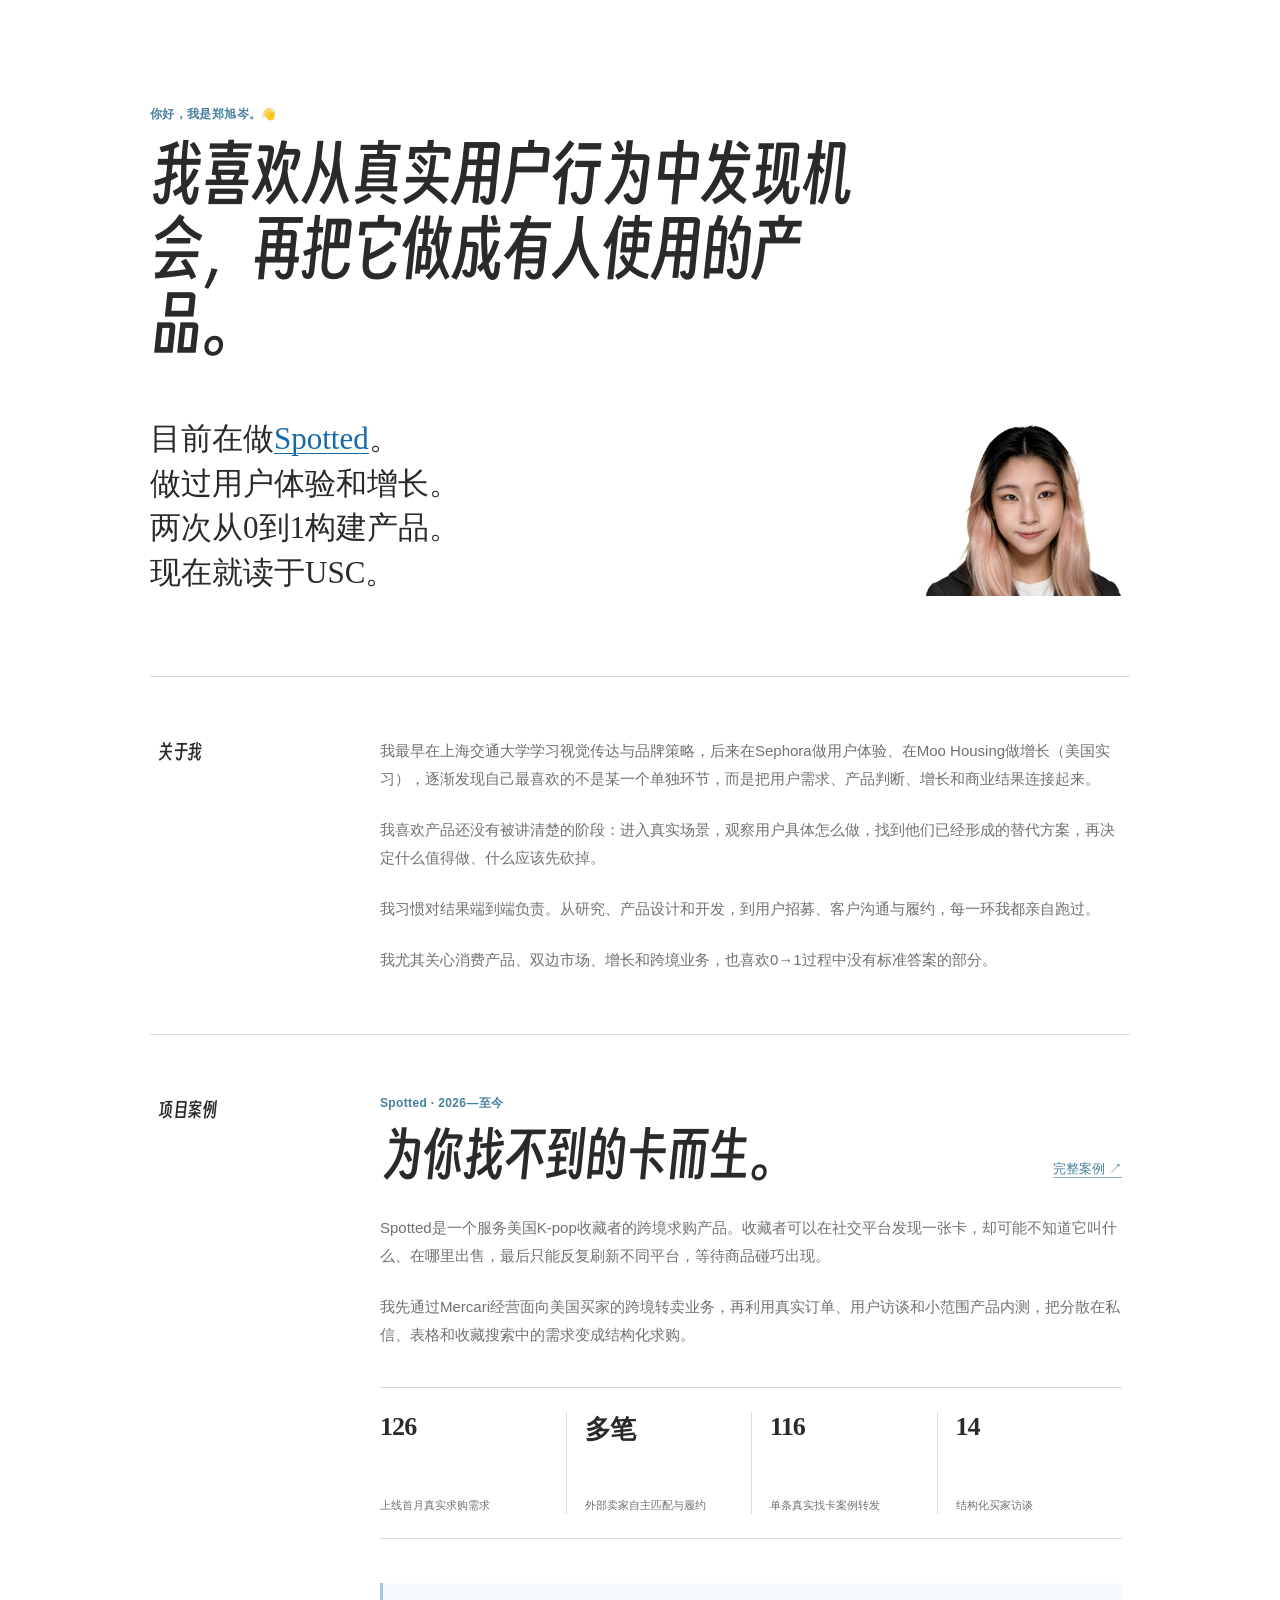
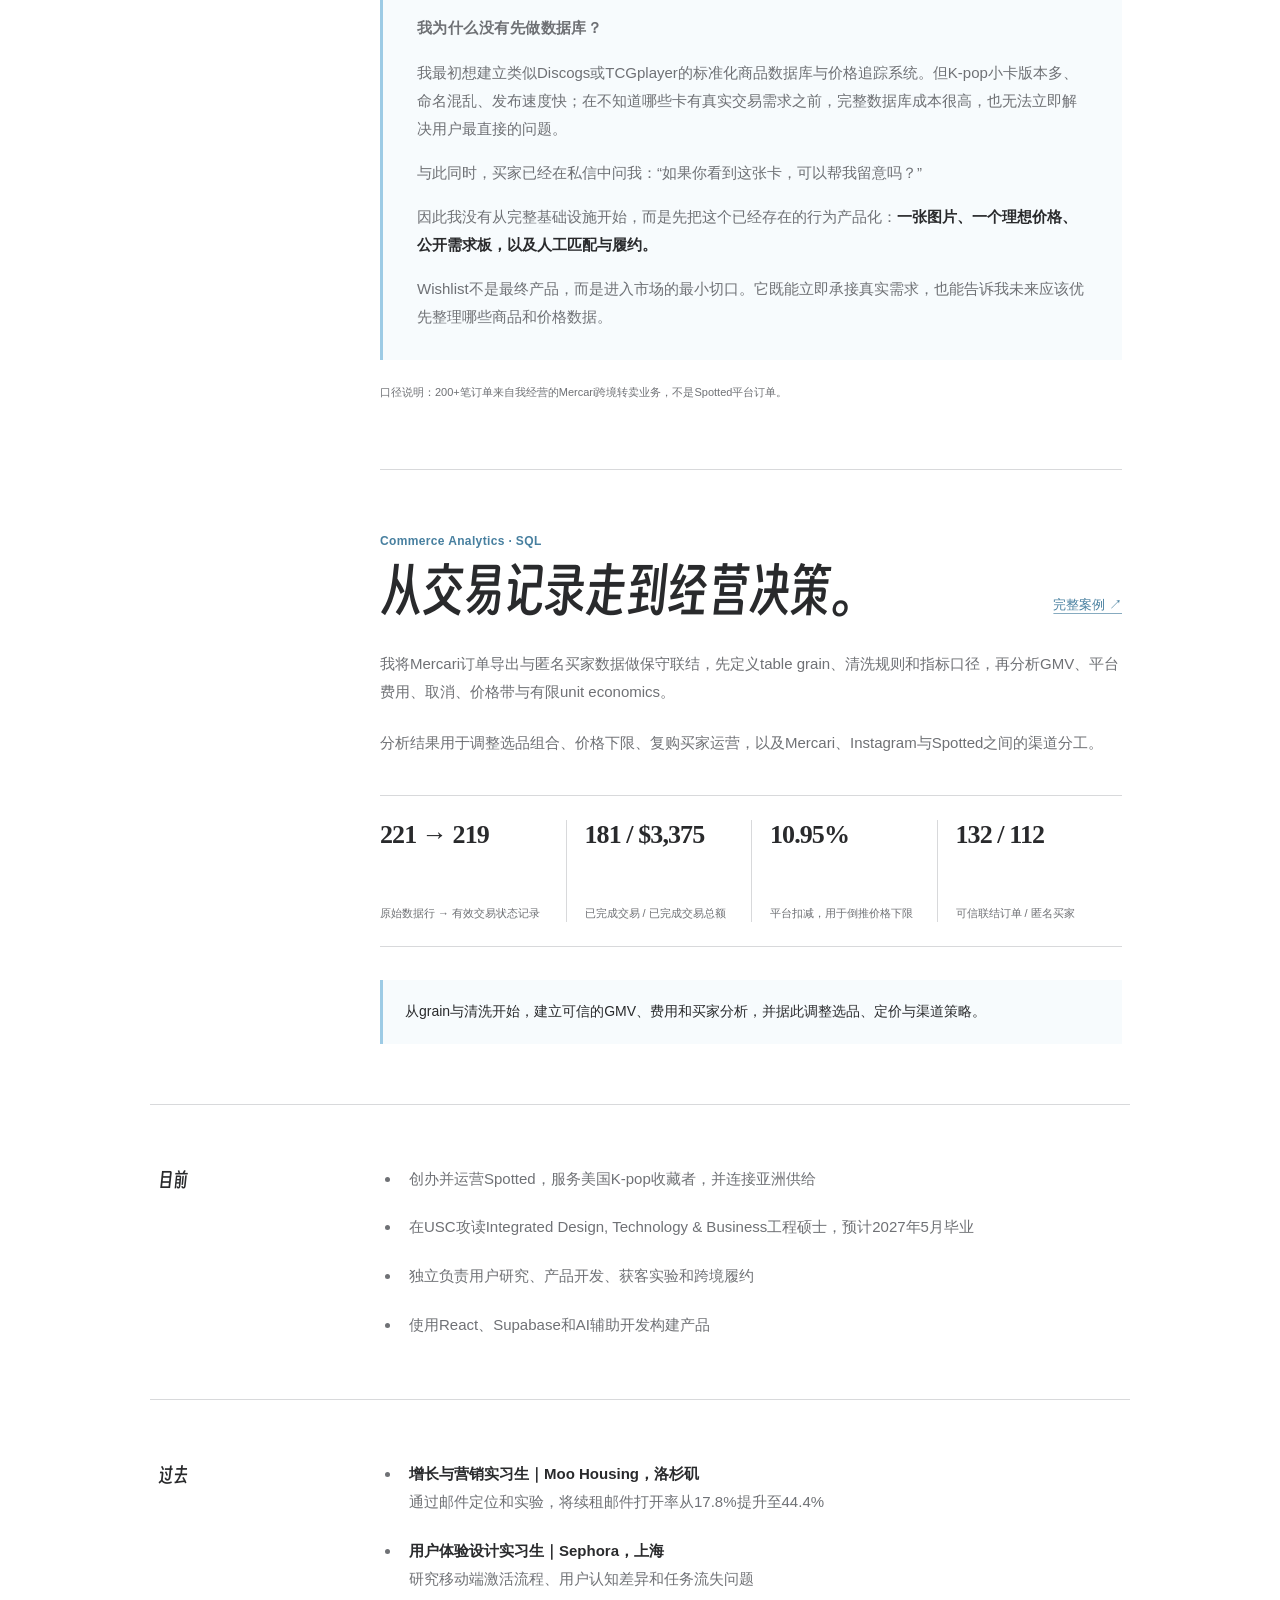
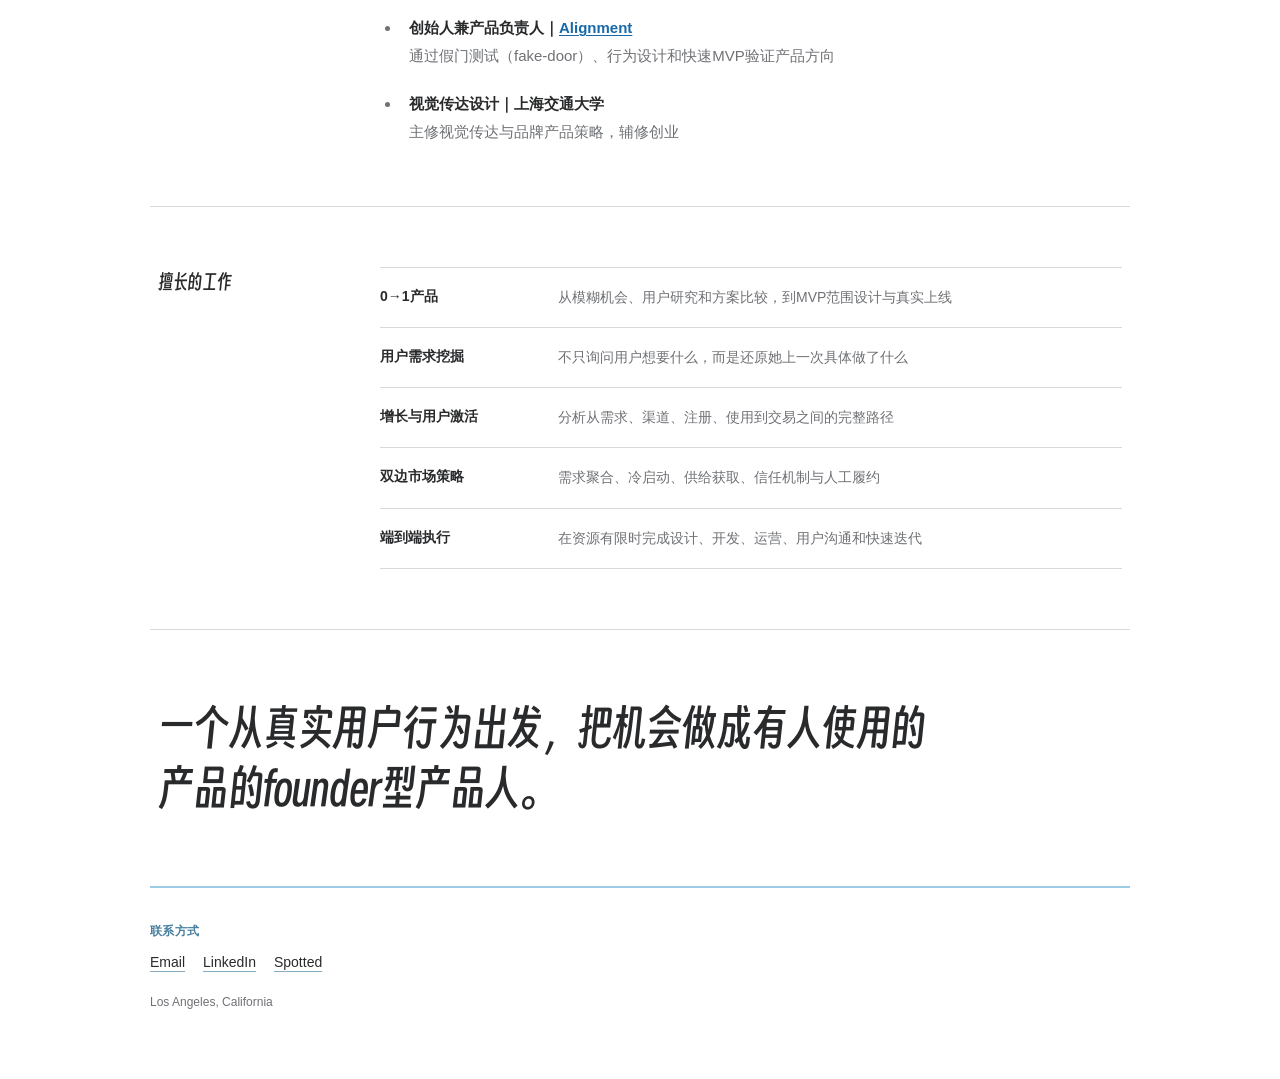
==== commit 6ff54190: "Update Spotted portfolio traction metrics" ====
--- a/portfolio/index.html
+++ b/portfolio/index.html
@@ -61,10 +61,10 @@
         </div>
 
         <div class="editorial-metrics" aria-label="Spotted阶段性结果">
-          <div><strong>200+</strong><span>面向美国买家的Mercari需求验证订单</span></div>
-          <div><strong>5天 / 4人</strong><span>Spotted上线后的真实用户</span></div>
-          <div><strong>13条</strong><span>首批2名用户提交的真实求购</span></div>
-          <div><strong>9 / 9</strong><span>可匹配报价全部获接受</span></div>
+          <div><strong>126</strong><span>上线首月真实求购需求</span></div>
+          <div><strong>多笔</strong><span>外部卖家自主匹配与履约</span></div>
+          <div><strong>116</strong><span>单条真实找卡案例转发</span></div>
+          <div><strong>14</strong><span>结构化买家访谈</span></div>
         </div>
 
         <div class="editorial-decision">
--- a/portfolio/styles.css
+++ b/portfolio/styles.css
@@ -441,6 +441,14 @@
 .case-hero-grid.case-title-only { grid-template-columns: 1fr; }
 .case-hero h1 { max-width: 880px; margin: 0; font-size: clamp(66px, 8.4vw, 124px); line-height: .88; letter-spacing: -.075em; }
 .case-hero h1 span { display: block; color: var(--blue-deep); }
+.case-hero-definition {
+  max-width: 720px;
+  margin: 38px 0 0;
+  color: #555b61;
+  font-size: 20px;
+  line-height: 1.65;
+  letter-spacing: -.015em;
+}
 .case-summary { min-width: 0; padding-bottom: 4px; overflow-wrap: anywhere; }
 .case-summary > p { margin: 0 0 30px; color: #464b50; font-size: 21px; line-height: 1.55; letter-spacing: -.02em; }
 .case-meta { display: grid; grid-template-columns: 1fr 1fr; gap: 20px 26px; padding-top: 24px; border-top: 1px solid var(--line); }
@@ -553,6 +561,51 @@
 .archetype-card p,
 .evidence-card p { margin-top: 12px; color: var(--muted); font-size: 14px; line-height: 1.55; }
 
+.validation-grid {
+  display: grid;
+  grid-template-columns: repeat(2, minmax(0, 1fr));
+  gap: 1px;
+  margin-top: 42px;
+  overflow: hidden;
+  border: 1px solid var(--line);
+  border-radius: 18px;
+  background: var(--line);
+}
+.validation-card { padding: 30px; background: #fff; }
+.validation-card.wide { grid-column: 1 / -1; }
+.validation-card span {
+  display: block;
+  margin-bottom: 28px;
+  color: var(--blue-deep);
+  font-size: 11px;
+  font-weight: 750;
+  letter-spacing: .08em;
+  text-transform: uppercase;
+}
+.validation-card h4 { margin: 0; font-size: 21px; line-height: 1.25; letter-spacing: -.03em; }
+.validation-card p { margin: 12px 0 0; color: var(--muted); font-size: 14px; line-height: 1.6; }
+.proof-statement {
+  margin: 28px 0 0;
+  padding: 28px 30px;
+  border: 0;
+  border-radius: 18px;
+  background: var(--blue);
+  color: var(--ink);
+  font-size: clamp(20px, 2.5vw, 30px);
+  font-weight: 650;
+  line-height: 1.35;
+  letter-spacing: -.035em;
+}
+.proof-statement span {
+  display: block;
+  margin-bottom: 10px;
+  color: var(--blue-deep);
+  font-size: 11px;
+  font-weight: 750;
+  letter-spacing: .1em;
+  text-transform: uppercase;
+}
+
 .research-strip { margin-top: 42px; display: grid; grid-template-columns: 1fr 1fr 1fr; border-top: 1px solid var(--line); border-bottom: 1px solid var(--line); }
 .research-cell { padding: 24px 24px 24px 0; }
 .research-cell + .research-cell { padding-left: 24px; border-left: 1px solid var(--line); }
@@ -600,6 +653,82 @@
 .fake-field.removed { opacity: .4; text-decoration: line-through; }
 .compare-arrow { text-align: center; font-size: 28px; color: var(--blue-deep); }
 .reduction { margin-top: 19px; font-size: 13px; color: var(--blue-deep); font-weight: 700; }
+
+.product-evolution {
+  display: grid;
+  grid-template-columns: repeat(2, minmax(0, 1fr));
+  gap: 18px;
+  margin-top: 36px;
+}
+.product-evolution figure,
+.product-shot-single,
+.testimonial-evidence { margin: 0; }
+.product-evolution figure {
+  display: flex;
+  min-width: 0;
+  flex-direction: column;
+  overflow: hidden;
+  border: 1px solid var(--line);
+  border-radius: 20px;
+  background: #fff;
+}
+.product-shot-frame {
+  display: grid;
+  height: 300px;
+  place-items: center;
+  overflow: hidden;
+  border-bottom: 1px solid var(--line);
+  background: #f5f6f7;
+}
+.product-shot-frame img { display: block; width: 100%; height: 100%; object-fit: contain; }
+.product-evolution .product-shot-frame img {
+  object-fit: cover;
+  object-position: center top;
+  transform: scale(1.08);
+  transform-origin: center top;
+}
+.product-evolution figcaption { padding: 18px 20px 22px; }
+.product-evolution figcaption strong,
+.product-shot-single figcaption strong,
+.testimonial-evidence figcaption strong { display: block; font-size: 14px; line-height: 1.4; }
+.product-evolution figcaption span,
+.product-shot-single figcaption span,
+.testimonial-evidence figcaption span { display: block; margin-top: 7px; color: var(--muted); font-size: 12px; line-height: 1.55; }
+
+.product-shot-single {
+  display: grid;
+  grid-template-columns: minmax(240px, 360px) 1fr;
+  gap: 34px;
+  align-items: center;
+  margin-top: 48px;
+  padding: 30px;
+  border-radius: 24px;
+  background: var(--soft);
+}
+.product-shot-frame.phone {
+  height: auto;
+  border: 1px solid var(--line);
+  border-radius: 16px;
+  background: #fff;
+}
+.product-shot-single figcaption strong { font-size: 21px; letter-spacing: -.025em; }
+.product-shot-single figcaption span { max-width: 330px; font-size: 14px; }
+
+.testimonial-evidence {
+  margin-top: 38px;
+  padding: 26px;
+  border-left: 4px solid var(--blue-strong);
+  border-radius: 0 18px 18px 0;
+  background: #edf7ff;
+}
+.testimonial-evidence img {
+  display: block;
+  width: min(100%, 520px);
+  border: 1px solid rgba(14,75,117,.12);
+  border-radius: 14px;
+}
+.testimonial-evidence figcaption { margin-top: 18px; }
+.testimonial-evidence figcaption span { max-width: 640px; color: #33566c; font-size: 14px; }
 
 .funnel { margin-top: 44px; display: flex; align-items: stretch; gap: 10px; }
 .funnel-step { flex: 1; min-height: 145px; padding: 22px; border-radius: 18px; background: var(--soft); display: flex; flex-direction: column; justify-content: space-between; }
@@ -817,13 +946,15 @@
   .case-hero { padding-top: 74px; }
   .case-back { margin-bottom: 44px; }
   .case-hero h1 { font-size: clamp(62px, 19vw, 92px); }
+  .case-hero-definition { max-width: 560px; margin-top: 30px; font-size: 17px; line-height: 1.65; }
   .case-hero .spotted-en-title { font-size: clamp(50px, 14vw, 58px); }
   .case-cover-copy .spotted-en-cover-title { font-size: clamp(39px, 11vw, 46px); }
   .case-cover { min-height: 520px; }
   .spotted-zh-cover { min-height: 600px; }
   .spotted-zh-cover .spotted-zh-cover-title { font-size: clamp(40px, 11.5vw, 50px); line-height: 1.14; }
   .spotted-zh-cover .case-cover-description { margin-top: 32px; }
-  .metrics, .model-grid, .insight-grid, .archetype-grid, .evidence-grid, .mental-model { grid-template-columns: 1fr; }
+  .metrics, .model-grid, .insight-grid, .archetype-grid, .evidence-grid, .mental-model, .validation-grid { grid-template-columns: 1fr; }
+  .validation-card.wide { grid-column: auto; }
   .metric + .metric, .metric:nth-child(3), .metric:nth-child(4) { border-left: 0; border-top: 1px solid rgba(14,75,117,.25); padding: 26px 12px; }
   .metric:first-child { padding: 10px 12px 26px; }
   .case-layout { padding-top: 80px; }
@@ -835,6 +966,12 @@
   .decision-table { overflow-x: auto; }
   .logic-chain { grid-template-columns: 1fr; }
   .form-compare { grid-template-columns: 1fr; }
+  .product-evolution, .product-shot-single { grid-template-columns: 1fr; }
+  .product-shot-frame { height: 260px; }
+  .product-evolution .product-shot-frame img { transform: scale(1.04); }
+  .product-shot-frame.phone { height: auto; }
+  .product-shot-single { gap: 22px; padding: 20px; }
+  .product-shot-single .phone { max-width: 360px; margin: 0 auto; }
   .compare-arrow { transform: rotate(90deg); }
   .funnel { flex-direction: column; }
   .funnel-arrow { transform: rotate(90deg); }
